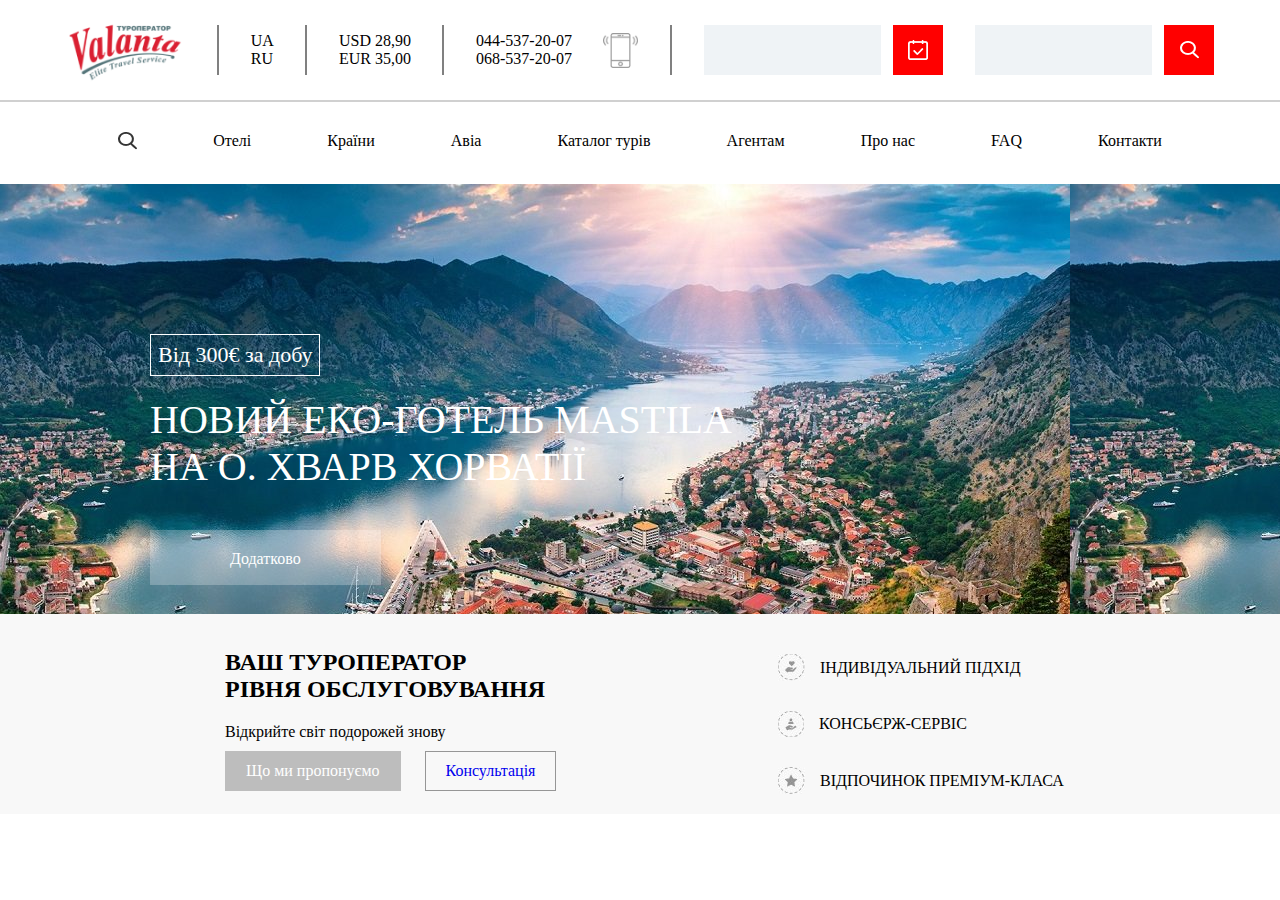
==== Site_valanta/index.html @ 66a40f82 "Header valanta" ====
<!DOCTYPE html>
<html lang="en">
<head>
    <meta charset="UTF-8">
    <meta http-equiv="X-UA-Compatible" content="IE=edge">
    <meta name="viewport" content="width=device-width, initial-scale=1.0">
    <title>Document</title>
    <link rel="stylesheet" href="style.css">
</head>
<body>
    <header>
        <div class="valanta">
            <img class="val" src="image/logo (1) 1.png" alt="">
            <div class="hr"></div>
            <div class="lang">UA<br>RU</div>
            <div class="hr"></div>
            <div class="course">USD 28,90<br>EUR 35,00</div>
            <div class="hr"></div>
            <div class="tel">044-537-20-07<br>068-537-20-07</div>
            <img class="smartphone" src="image/smartphone.png" alt="">
            <div class="hr"></div>
            <input type="text">
            
            <div class="check">
                <img  src="image/Group.png" alt="">
            </div>
            
            <input type="text">

            <div class="searsh">
                <img  src="image/Vector.png" alt="">
            </div>
        </div>
        <div class="big-hr"></div>
        <nav>
            <ul class="nav">
                <li><img src="image/search.png" alt=""></li>
                <li>Отелі</li>
                <li>Країни</li>
                <li>Авіа</li>
                <li>Каталог турів</li>
                <li>Агентам</li>
                <li>Про нас</li>
                <li>FAQ</li>
                <li>Контакти</li>
            </ul>
        </nav>
    </header>
    <main>
        <div class="mastila">
            <div class="sale">Від 300€ за добу</div>
            <p class="mast">НОВИЙ ЕКО-ГОТЕЛЬ MASTILA<br>НА О. ХВАРВ ХОРВАТІЇ</p>
            <a class="more" href="#">Додатково</a>
        </div>
        <div class="turop">
            <div class="operator">
                <h2>ВАШ ТУРОПЕРАТОР<br>РІВНЯ ОБСЛУГОВУВАННЯ</h2>
                <p>Відкрийте світ подорожей знову</p>
                <a class="propositions" href="#">Що ми пропонуємо</a>
                <a class="consultation" href="#">Консультація</a>
            </div>
            <div class="items">
                <div class="item">
                    <img src="image/love.jpg" alt="">
                    <p >ІНДИВІДУАЛЬНИЙ ПІДХІД</p>
                </div>
                <div class="item">
                    <img src="image/peopl.jpg" alt="">
                    <p>КОНСЬЄРЖ-СЕРВІС</p>
                </div>
                <div class="item">
                    <img src="image/star.jpg" alt="">
                    <p>ВІДПОЧИНОК ПРЕМІУМ-КЛАСА</p>
                </div>
                
                
                
            </div>
        </div>
    </main>
</body>
</html>
---- Site_valanta/style.css ----
* {
    margin: 0;
    padding: 0;
    box-sizing: border-box;
}
html {
    width: 100%;
}
body {
    width: 100%;
}
.valanta {
    display: flex;
    justify-content: space-around;
    padding: 50px;
    align-items: center;
    height: 70px;
}
.val {
    width: 120px;
    height: 65px;
}
.smartphone {
    width: 35px;
    height: 35px;
}
.hr {
    background-color: grey;
    border: 1px solid grey;
    height: 50px;
}
input {
    background-color: rgba(239, 243, 246, 1);
    border: rgba(239, 243, 246, 1);
    height: 50px;
}
.nav {
    list-style-type: none;
    display: flex;
    justify-content: space-around;
    margin: 30px 80px;
}
.check {
    background-color: red;
    width: 50px;
    height: 50px;
    display: flex;
    justify-content: center;
    align-items: center;
    margin-left: -19px;
}
.check > img {
    width: 20px;
}
.big-hr {
    background-color: rgba(208, 208, 208, 1);
    border: 1px solid rgba(208, 208, 208, 1);
}
.searsh {
    background-color: red;
    width: 50px;
    height: 50px;
    display: flex;
    justify-content: center;
    align-items: center;
    margin-left: -19px;
}
.sale {
    color: white;
    border: 1px solid white;
    display: inline-block;
    font-size: 25px;
    margin-bottom: 20px;
    padding: 7px;
    font-size: 22px;
}
.mastila {
    padding: 150px;
    height: 430px;
    color: white;
    background-image: url(image/mastila.png);
}
.mast {
    font-size: 40px;
    font-weight: 300px;
}
.more {
    display: inline-block;
    height: 55px;
    background-color: rgba(255, 255, 255, 0.25);
    padding: 20px 80px;
    margin-top: 40px;
    text-decoration: none;
    color: white;

}
.turop {
    height: 200px;
    background-color: rgba(248, 248, 248, 1);
    display: flex;
    padding: 25px;
}
.operator {
    width: 60%;
    padding-left: 180px;
}
h2 {
    padding: 10px 20px;
}
.operator > p {
    padding: 10px 20px;
}
.operator > a {
    display: inline-block;
    margin-left: 20px;
    padding: 10px 20px;
}
.items {
    width: 40%;
    display: flex;
    flex-direction: column;
    justify-content: space-around;
}
.item {
    display: flex;
    align-items: center;
    margin: 15px;
}
.item > img {
    display: inline-block;
}
.item > p {
    display: inline-block;
    margin-left: 15px;
}
.propositions {
    text-decoration: none;
    color: white;
    background-color: rgba(189, 189, 189, 1);
    border: 1px solid rgba(189, 189, 189, 1);
}
.consultation {
    text-decoration: none;
    border: 1px solid rgba(150, 150, 150, 1);
}
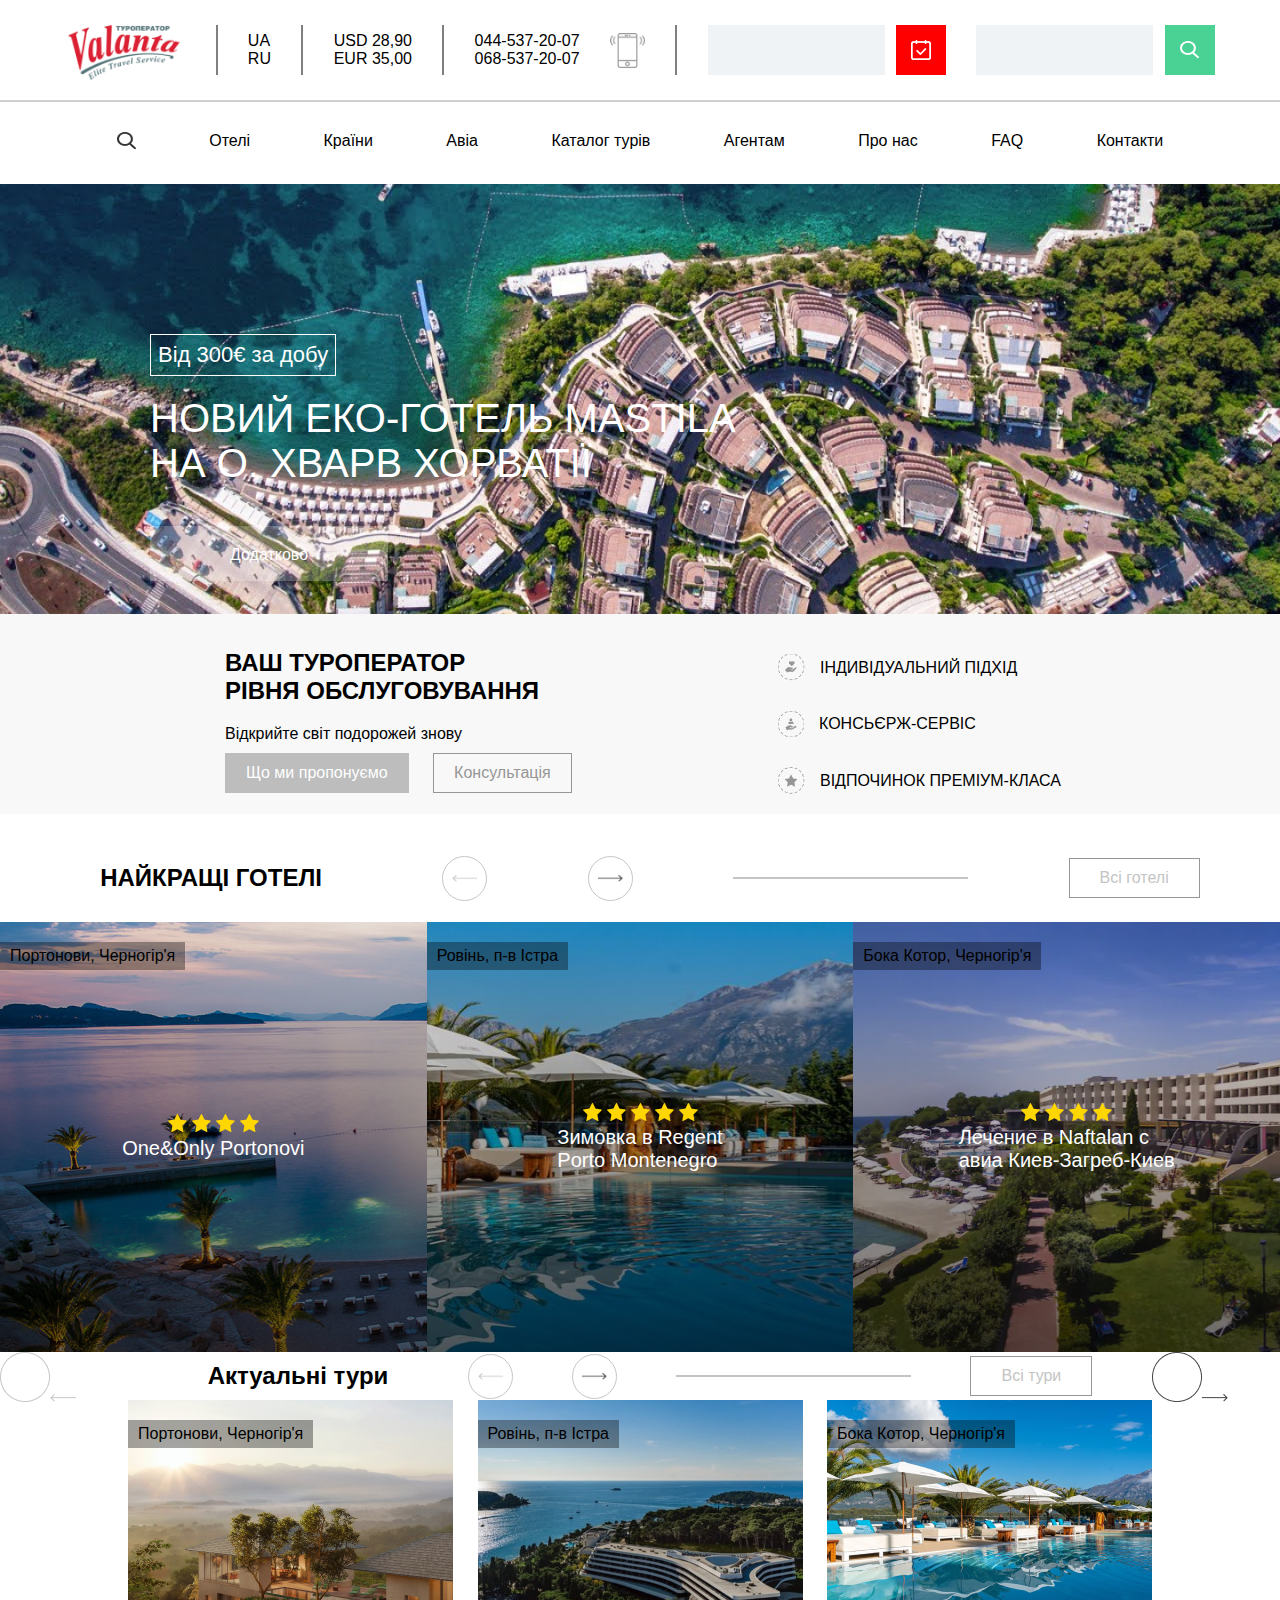
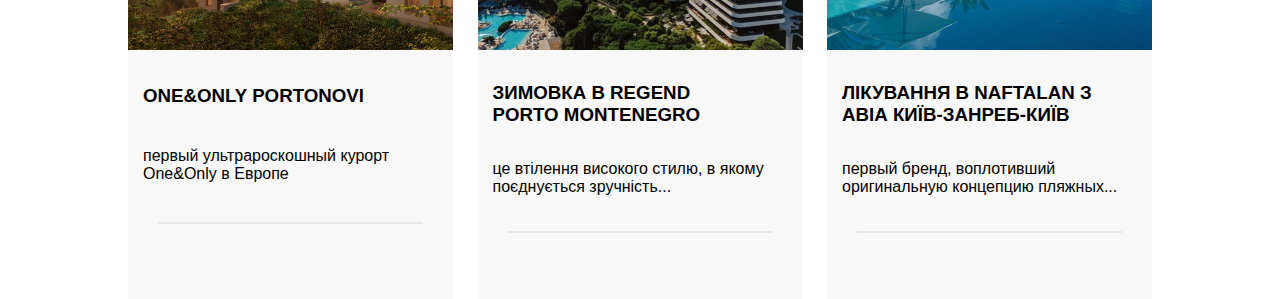
==== commit b4ab02eb: "Add best" ====
--- a/Site_valanta/index.html
+++ b/Site_valanta/index.html
@@ -1,11 +1,13 @@
 <!DOCTYPE html>
-<html lang="en">
+<html lang="UA">
 <head>
     <meta charset="UTF-8">
     <meta http-equiv="X-UA-Compatible" content="IE=edge">
     <meta name="viewport" content="width=device-width, initial-scale=1.0">
     <title>Document</title>
-    <link rel="stylesheet" href="style.css">
+    <link rel="preconnect" href="https://fonts.googleapis.com">
+    <link rel="preconnect" href="https://fonts.gstatic.com" crossorigin>
+    <link rel="stylesheet" href="style.css"> 
 </head>
 <body>
     <header>
@@ -77,6 +79,82 @@
                 
             </div>
         </div>
+        <div class="best">
+            <div class="h2">
+                <h2>НАЙКРАЩІ ГОТЕЛІ</h2>
+                <div class="elipse-left">
+                    <img class="vector" src="image/Vector-left.png" alt="">
+                </div>
+                <div class="elipse-right">
+                    <img class="vector" src="image/Vector-right.png" alt="">
+                </div>
+                <div class="line"></div>
+                <a href="#">Всі готелі</a>
+            </div>
+            <div class="image-best">
+                <div class="img-b one">
+                    <div class="place">Портонови, Черногір'я</div>
+                    <div class="stars"><div class="str"><img src="image/4stars.png" alt=""></div>One&Only Portonovi</div>
+                </div>
+                <div class="img-b two">
+                    <div class="place">Ровінь, п-в Істра</div>
+                    <div class="stars"><div class="str"><img src="image/5stars.png" alt=""></div>Зимовка в Regent<br>Porto Montenegro</div>
+                </div>
+                <div class="img-b three">
+                    <div class="place">Бока Котор, Черногір'я</div>
+                    <div class="stars"><div class="tsr"><img src="image/4stars.png" alt=""></div>Лечение в Naftalan с<br>авиа Киев-Загреб-Киев</div>
+                </div>
+            </div>
+        </div>
+        <div class="main-news">
+            <div class="left-v"><img src="image/Ellipse-left.png" alt=""><img src="image/Vector-left.png" alt=""></div>
+            <div class="actual">
+                <div class="actual-tours">
+                    <h2>Актуальні тури</h2>
+                    <div class="elipse-left">
+                        <img class="vector" src="image/Vector-left.png" alt="">
+                    </div>
+                    <div class="elipse-right">
+                        <img class="vector" src="image/Vector-right.png" alt="">
+                    </div>
+                    <div class="line"></div>
+                    <a href="#">Всі тури</a>
+                </div>
+                <div class="img-tours">
+                    <div class="img-a a-one">
+                        <div class="place">Портонови, Черногір'я</div>
+                    </div>
+                    <div class="img-a a-two">
+                        <div class="place">Ровінь, п-в Істра</div>
+                    </div>
+                    <div class="img-a a-three">
+                        <div class="place">Бока Котор, Черногір'я</div>
+                    </div>
+                </div>
+                <div class="description">
+                    <div class="desc d-one">
+                        <h3>ONE&ONLY PORTONOVI</h3>
+                        <p>первый ультрароскошный курорт One&Only в Европе</p>
+                        <div class="desk-hr"></div>
+                        <div class="price"></div>
+                    </div>
+                    <div class="desc d-two">
+                        <h3>ЗИМОВКА В REGEND<br>PORTO MONTENEGRO</h3>
+                        <p>це втілення високого стилю, в якому поєднується зручність...</p>
+                        <div class="desk-hr"></div>
+                        <div class="price"></div>
+                    </div>
+                    <div class="desc d-three">
+                        <h3>ЛІКУВАННЯ В NAFTALAN З<br>АВІА КИЇВ-ЗАНРЕБ-КИЇВ</h3>
+                        <p>первый бренд, воплотивший оригинальную концепцию пляжных...</p>
+                        <div class="desk-hr"></div>
+                        <div class="price"></div>
+                    </div>
+                </div>
+                <div class="org"></div>
+            </div>
+            <div class="right-v"><img src="image/Ellipse-right.png" alt=""><img src="image/Vector-right.png" alt=""></div>
+        </div>
     </main>
 </body>
 </html>--- a/Site_valanta/style.css
+++ b/Site_valanta/style.css
@@ -5,9 +5,13 @@
 }
 html {
     width: 100%;
+    justify-content: center;
+    font-family: 'Montserrat', sans-serif;
+    
 }
 body {
     width: 100%;
+    justify-content: center;
 }
 .valanta {
     display: flex;
@@ -57,7 +61,7 @@
     border: 1px solid rgba(208, 208, 208, 1);
 }
 .searsh {
-    background-color: red;
+    background-color: rgba(74, 210, 149, 1);
     width: 50px;
     height: 50px;
     display: flex;
@@ -77,8 +81,11 @@
 .mastila {
     padding: 150px;
     height: 430px;
+    width: 100%;
     color: white;
     background-image: url(image/mastila.png);
+    background-repeat: no-repeat;
+    background-size: cover;
 }
 .mast {
     font-size: 40px;
@@ -115,6 +122,9 @@
     margin-left: 20px;
     padding: 10px 20px;
 }
+main {
+    justify-content: center;
+}
 .items {
     width: 40%;
     display: flex;
@@ -142,4 +152,177 @@
 .consultation {
     text-decoration: none;
     border: 1px solid rgba(150, 150, 150, 1);
-}+    color: rgba(150, 150, 150, 1);
+}
+.h2 {
+    width: 100%;
+    display: flex;
+    justify-content: space-around;
+    align-items: center;
+    padding: 0 30px;
+}
+.elipse-left {
+    width: 45px;
+    height: 45px;
+    display: flex;
+    border: 1px solid rgba(198, 198, 198, 1);
+    justify-content: center;
+    align-items: center;
+    border-radius: 50%;
+}
+.elipse-right {
+    width: 45px;
+    height: 45px;
+    display: flex;
+    border: 1px solid rgba(198, 198, 198, 1);
+    justify-content: center;
+    align-items: center;
+    border-radius: 50%;
+}
+.vector {
+    width: 25px;
+    height: 7px;
+}
+.line {
+    width: 235px;
+    height: 2px;
+    background-color: rgba(196, 196, 196, 1);
+    border: 1px solid rgba(196, 196, 196, 1);
+}
+.h2 > a {
+    border:rgba(196, 196, 196, 1);
+    color: rgba(196, 196, 196, 1);
+    padding: 10px 30px;
+    border: 1px solid rgba(150, 150, 150, 1);
+    text-decoration: none;
+}
+.best {
+    justify-content: center;
+    flex-direction: column;
+}
+.image-best {
+    width: 100%;
+    height: 430px;
+    display: flex;
+    justify-content: space-between;
+}
+.img-b {
+    width: 430px;
+    height: 430px;
+    display: flex;
+    position: relative;
+    align-items: center;
+    justify-content: center;
+}
+.one {
+    display: flex;
+    background-image: url(image/oneonly.png);
+}
+.two {
+    display: flex;
+    background-image: url(image/montenegro.png);
+}
+.three {
+    display: flex;
+    background-image: url(image/naftalan.png);
+}
+.h2 {
+    margin: 40px 0px 20px 0px;
+}
+.place {
+    background-color: rgba(0, 0, 0, 0.35);
+    padding: 5px 10px;
+    display: inline-block;
+    position: absolute;
+    top: 20px;
+    left: 0px;
+}
+.stars {
+    display: flex;
+    flex-direction: column;
+    align-items: center;
+    justify-content: center;
+    font-size: 20px;
+    color: white;
+}
+.main-news {
+    display: flex;
+    flex-direction: row;
+    width: 100%;
+}
+.actual {
+    width: 80%;
+    display: flex;
+    justify-content: center;
+    flex-direction: column;
+}
+.left-v {
+    width: 10%;
+}
+.actual-tours {
+    width: 100%;
+    display: flex;
+    justify-content: space-around;
+    align-items: center;
+    padding: 0 30px;
+}
+.right-v {
+    width: 10%;
+}
+.actual-tours > a {
+    border:rgba(196, 196, 196, 1);
+    color: rgba(196, 196, 196, 1);
+    padding: 10px 30px;
+    border: 1px solid rgba(150, 150, 150, 1);
+    text-decoration: none;
+}
+.a-one {
+    display: flex;
+    background-image: url(image/oneonly2.png);
+}
+.a-two {
+    display: flex;
+    background-image: url(image/montenegro2.png);
+}
+.a-three {
+    display: flex;
+    background-image: url(image/naftalan2.png);
+}
+.img-tours {
+    display: flex;
+    justify-content: space-between;
+}
+.img-a {
+    width: 325px;
+    height: 250px;
+    display: flex;
+    align-items: center;
+    justify-content: center;
+    position: relative;
+}
+.description {
+    width: 100%;
+    height: 249px;
+    display: flex;
+    justify-content: space-between;
+    align-items: center;
+}
+.desc {
+    width: 325px;
+    height: 100%;
+    display: flex;
+    background-color: rgba(248, 248, 248, 1);
+    align-items: left;
+    justify-content: space-around;
+    flex-direction: column;
+    align-items: flex-start;
+    padding: 15px;
+}
+.desk-hr {
+    background-color: rgba(232, 232, 232, 1);
+    ;
+    height: 1px;
+    width: 90%;
+    margin: 0 auto;
+    border: 1px solid rgba(232, 232, 232, 1);
+}
